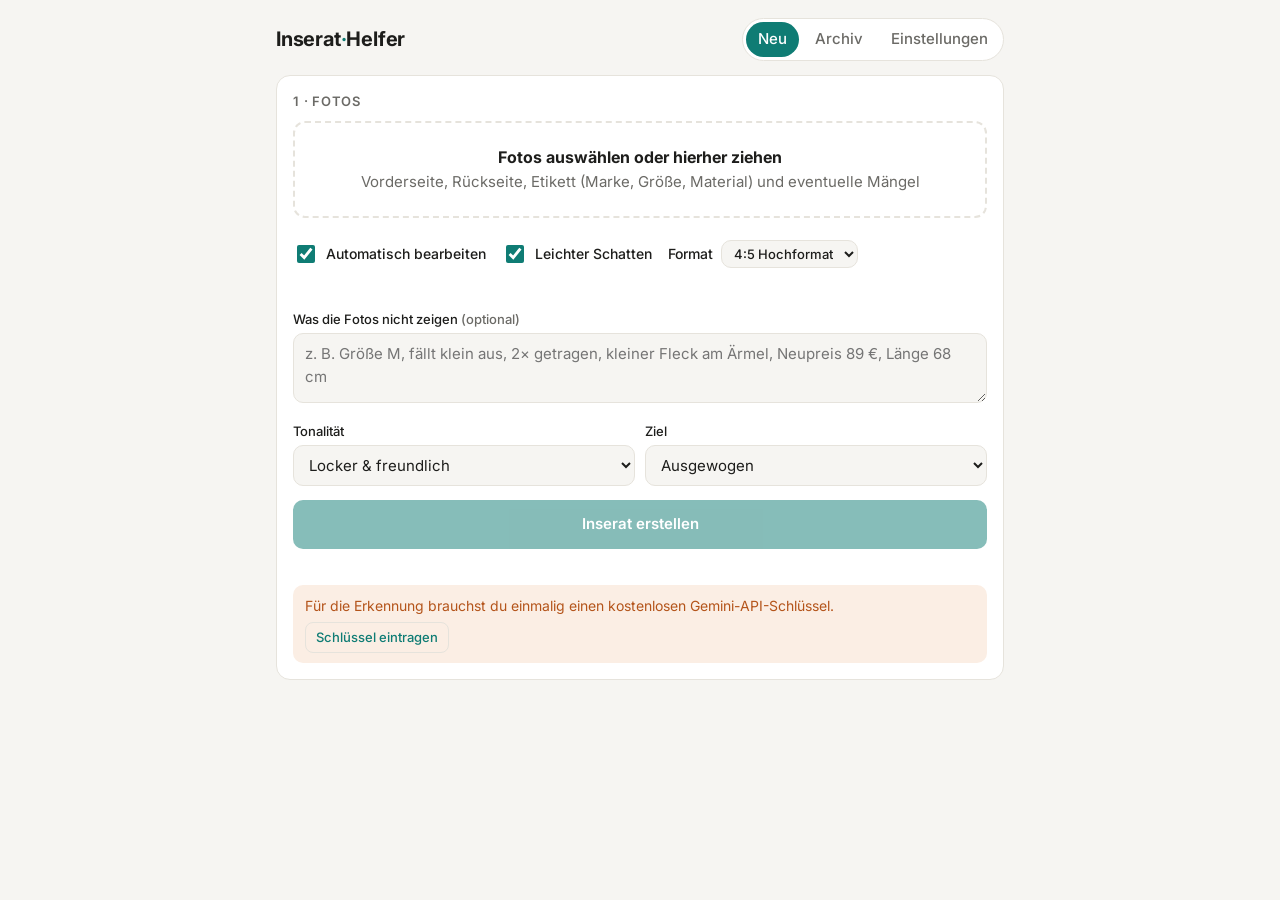
==== index.html @ cfba9967 "Vinted-Inserat-Helfer: PWA mit KI-Freistellung im Browser Co-Authored-By: Claude Opus 5.5 <noreply@a" ====
<!DOCTYPE html>
<html lang="de">
<head>
<meta charset="utf-8">
<meta name="viewport" content="width=device-width, initial-scale=1, viewport-fit=cover">
<meta name="theme-color" content="#0f7c74">
<meta name="description" content="Vinted-Inserate aus Fotos: Kleidungserkennung, Beschreibung, Hashtags, Preisvorschlag und automatische Bildbearbeitung.">
<meta name="mobile-web-app-capable" content="yes">
<meta name="apple-mobile-web-app-capable" content="yes">
<meta name="apple-mobile-web-app-title" content="Inserat-Helfer">
<meta name="apple-mobile-web-app-status-bar-style" content="default">
<title>Inserat-Helfer</title>
<link rel="manifest" href="manifest.webmanifest">
<link rel="icon" href="icons/icon-192.png" type="image/png">
<link rel="apple-touch-icon" href="icons/apple-touch-icon.png">
<link rel="preconnect" href="https://fonts.googleapis.com">
<link href="https://fonts.googleapis.com/css2?family=Inter:wght@400;500;600;700&display=swap" rel="stylesheet">
<link rel="stylesheet" href="css/style.css">
</head>
<body>
<div class="wrap">
  <header>
    <h1>Inserat<span>·</span>Helfer</h1>
    <nav>
      <button data-view="neu" class="on"><svg viewBox="0 0 24 24" fill="none" stroke="currentColor" stroke-width="2" stroke-linecap="round"><path d="M12 5v14M5 12h14"/></svg>Neu</button>
      <button data-view="archiv"><svg viewBox="0 0 24 24" fill="none" stroke="currentColor" stroke-width="2" stroke-linecap="round" stroke-linejoin="round"><rect x="3" y="4" width="18" height="5" rx="1"/><path d="M5 9v10a1 1 0 0 0 1 1h12a1 1 0 0 0 1-1V9M10 13h4"/></svg>Archiv</button>
      <button data-view="setup"><svg viewBox="0 0 24 24" fill="none" stroke="currentColor" stroke-width="2" stroke-linecap="round"><circle cx="12" cy="12" r="3"/><path d="M19.4 15a1.7 1.7 0 0 0 .3 1.8l.1.1a2 2 0 1 1-2.8 2.8l-.1-.1a1.7 1.7 0 0 0-1.8-.3 1.7 1.7 0 0 0-1 1.5V21a2 2 0 1 1-4 0v-.1a1.7 1.7 0 0 0-1.1-1.5 1.7 1.7 0 0 0-1.8.3l-.1.1a2 2 0 1 1-2.8-2.8l.1-.1a1.7 1.7 0 0 0 .3-1.8 1.7 1.7 0 0 0-1.5-1H3a2 2 0 1 1 0-4h.1a1.7 1.7 0 0 0 1.5-1.1 1.7 1.7 0 0 0-.3-1.8l-.1-.1a2 2 0 1 1 2.8-2.8l.1.1a1.7 1.7 0 0 0 1.8.3H9a1.7 1.7 0 0 0 1-1.5V3a2 2 0 1 1 4 0v.1a1.7 1.7 0 0 0 1 1.5 1.7 1.7 0 0 0 1.8-.3l.1-.1a2 2 0 1 1 2.8 2.8l-.1.1a1.7 1.7 0 0 0-.3 1.8V9a1.7 1.7 0 0 0 1.5 1H21a2 2 0 1 1 0 4h-.1a1.7 1.7 0 0 0-1.5 1z"/></svg>Einstellungen</button>
    </nav>
  </header>

  <!-- NEU -->
  <section id="v-neu">
    <div class="card">
      <h2>1 · Fotos</h2>
      <div class="drop" id="drop">
        <strong>Fotos auswählen oder hierher ziehen</strong>
        Vorderseite, Rückseite, Etikett (Marke, Größe, Material) und eventuelle Mängel
      </div>
      <div class="pick">
        <button class="btn" id="camBtn">📷 Foto aufnehmen</button>
        <button class="btn ghost" id="galBtn">🖼️ Aus Galerie</button>
      </div>
      <input type="file" id="file" accept="image/*" multiple class="hidden">
      <input type="file" id="cam" accept="image/*" capture="environment" class="hidden">
      <div class="thumbs" id="thumbs"></div>
      <div class="opts">
        <label class="check"><input type="checkbox" id="o-edit" checked> Automatisch bearbeiten</label>
        <label class="check"><input type="checkbox" id="o-shadow" checked> Leichter Schatten</label>
        <label class="check">Format
          <select id="o-format"><option value="45">4:5 Hochformat</option><option value="11">1:1 Quadrat</option></select></label>
      </div>
      <p class="muted" id="imgHint" style="margin:8px 0 0">Antippen = Vorher/Nachher · Schalter unten links: Weiß → nur Licht → Original</p>
      <div class="actions" id="imgActions" style="margin-top:10px">
        <button class="btn ghost small" id="dlAll">Alle Fotos teilen / speichern</button>
      </div>
      <div class="status" id="imgStatus"></div>

      <label for="notes">Was die Fotos nicht zeigen <span class="muted">(optional)</span></label>
      <textarea id="notes" placeholder="z. B. Größe M, fällt klein aus, 2× getragen, kleiner Fleck am Ärmel, Neupreis 89 €, Länge 68 cm"></textarea>

      <div class="row">
        <div>
          <label for="tone">Tonalität</label>
          <select id="tone">
            <option value="locker">Locker & freundlich</option>
            <option value="sachlich">Sachlich & knapp</option>
            <option value="verkaufsstark">Verkaufsstark</option>
          </select>
        </div>
        <div>
          <label for="goal">Ziel</label>
          <select id="goal">
            <option value="ausgewogen">Ausgewogen</option>
            <option value="schnell">Schnell verkaufen</option>
            <option value="maximal">Bestmöglicher Preis</option>
          </select>
        </div>
      </div>

      <button class="btn full" id="go" disabled>Inserat erstellen</button>
      <div class="status" id="status"></div>
      <div class="note hidden" id="noai">Für die Erkennung brauchst du einmalig einen kostenlosen Gemini-API-Schlüssel. <button class="btn ghost small" id="noaiBtn" style="margin-top:6px">Schlüssel eintragen</button></div>
    </div>

    <div id="result" class="hidden">
      <div class="card">
        <h2>2 · Inserat</h2>

        <div class="field">
          <div class="field-head"><span>Titel <small id="tlen"></small></span><button class="btn ghost small" data-copy="titel">Kopieren</button></div>
          <input type="text" id="f-titel">
        </div>

        <div class="field">
          <div class="field-head"><span>Beschreibung</span><button class="btn ghost small" data-copy="beschreibung">Kopieren</button></div>
          <textarea id="f-beschreibung" rows="9"></textarea>
        </div>

        <div class="field">
          <div class="field-head"><span>Hashtags</span><button class="btn ghost small" data-copy="hashtags">Kopieren</button></div>
          <div class="tags" id="f-tags"></div>
        </div>

        <button class="btn" id="copyall" style="width:100%">Beschreibung + Hashtags kopieren</button>
        <a class="btn ghost" id="openVinted" href="https://www.vinted.de/items/new" target="_blank" rel="noopener" style="width:100%;margin-top:8px;text-decoration:none">Vinted öffnen &amp; Artikel einstellen ↗</a>
      </div>

      <div class="card">
        <h2>3 · Angaben für die Felder</h2>
        <div class="grid-facts" id="facts"></div>
        <div class="note hidden" id="unsure"></div>
      </div>

      <div class="card">
        <h2>4 · Preis</h2>
        <div class="prices">
          <div class="price"><b>Schnell weg</b><div id="p-schnell">–</div></div>
          <div class="price main"><b>Empfohlen</b><div id="p-empf">–</div></div>
          <div class="price"><b>Startpreis</b><div id="p-max">–</div></div>
        </div>
        <p class="muted" id="p-why" style="margin:10px 0 4px"></p>
        <p class="muted" style="margin:0">Schätzung ohne Live-Marktdaten – kurz gegenprüfen: <a id="p-link" href="#" target="_blank" rel="noopener">ähnliche Artikel auf Vinted ansehen</a></p>
      </div>

      <div class="card">
        <h2>Anpassen</h2>
        <div class="row" style="grid-template-columns:1fr auto;align-items:end">
          <div><input type="text" id="refine" placeholder="z. B. kürzer, ohne Emojis, Preis eher 25 €, betone Vintage"></div>
          <button class="btn ghost" id="refineBtn">Überarbeiten</button>
        </div>
        <div class="actions" style="margin-top:12px">
          <button class="btn" id="save">Im Archiv speichern</button>
          <button class="btn ghost" id="reset">Neues Inserat</button>
        </div>
      </div>
    </div>
  </section>

  <!-- ARCHIV -->
  <section id="v-archiv" class="hidden">
    <div class="card">
      <h2>Deine Inserate</h2>
      <div class="stats" id="stats"></div>
      <div id="archList"><p class="muted">Lade…</p></div>
    </div>
  </section>

  <!-- SETUP -->
  <section id="v-setup" class="hidden">
    <div class="card" id="installCard">
      <h2>Als App installieren</h2>
      <button class="btn hidden" id="installBtn">📲 Jetzt auf dem Handy installieren</button>
      <p class="muted" id="installHint" style="margin:6px 0 0">Android (Chrome): Menü ⋮ → „App installieren“ bzw. „Zum Startbildschirm hinzufügen“. Danach startet der Helfer wie eine normale App im Vollbild.</p>
    </div>
    <div class="card">
      <h2>KI (Google Gemini)</h2>
      <label for="s-key">API-Schlüssel</label>
      <input type="text" id="s-key" autocomplete="off" spellcheck="false" placeholder="AIza…">
      <p class="muted" style="margin:6px 0 0">Kostenlos erstellen unter <a href="https://aistudio.google.com/apikey" target="_blank" rel="noopener">aistudio.google.com/apikey</a> (Google-Konto, keine Kreditkarte). Der Schlüssel bleibt auf diesem Gerät.</p>
      <label for="s-model">Modell</label>
      <select id="s-model"></select>
    </div>
    <div class="card">
      <h2>Standardtext am Ende der Beschreibung</h2>
      <textarea id="s-footer" rows="4" placeholder="z. B. Tierfreier Nichtraucherhaushalt. Versand innerhalb von 1–2 Tagen. Schau gern in meine anderen Artikel – Bundle-Rabatt möglich!"></textarea>
      <label class="check"><input type="checkbox" id="s-emoji" checked> Emojis in der Beschreibung erlauben</label>
      <label for="s-domain">Vinted-Land (für Vergleichslink)</label>
      <select id="s-domain">
        <option value="www.vinted.de">Deutschland (vinted.de)</option>
        <option value="www.vinted.at">Österreich (vinted.at)</option>
        <option value="www.vinted.fr">Frankreich (vinted.fr)</option>
        <option value="www.vinted.nl">Niederlande (vinted.nl)</option>
      </select>
      <label for="s-hashtags">Anzahl Hashtags</label>
      <input type="number" id="s-hashtags" min="0" max="20" value="8">
      <p class="muted" style="margin-top:12px">Einstellungen werden in diesem Browser gespeichert.</p>
    </div>
  </section>
</div>
<div class="toast" id="toast"></div>

<script type="module" src="js/app.js"></script>
</body>
</html>
---- css/style.css ----
:root{
  --bg:#f6f5f2; --card:#ffffff; --ink:#1d1d1b; --muted:#6b6a66; --line:#e6e3dc;
  --accent:#0f7c74; --accent-soft:#e3f2ef; --warn:#b4541a; --warn-soft:#fbeee4;
  --radius:14px;
}
@media (prefers-color-scheme: dark){
  :root{ --bg:#151514; --card:#1f1f1d; --ink:#f1efe9; --muted:#a3a19a; --line:#33322e;
    --accent:#3cbfb2; --accent-soft:#1d3532; --warn:#f0a06b; --warn-soft:#3a271b; }
}
*{box-sizing:border-box}
body{margin:0;background:var(--bg);color:var(--ink);font:15px/1.5 Inter,system-ui,sans-serif;-webkit-font-smoothing:antialiased}
.wrap{max-width:760px;margin:0 auto;padding:18px 16px 80px}
header{display:flex;align-items:center;justify-content:space-between;gap:12px;margin-bottom:14px}
h1{font-size:20px;margin:0;letter-spacing:-.01em}
h1 span{color:var(--accent)}
nav{display:flex;gap:4px;background:var(--card);border:1px solid var(--line);border-radius:999px;padding:3px}
nav button{border:0;background:none;color:var(--muted);font:inherit;font-weight:500;padding:6px 12px;border-radius:999px;cursor:pointer}
nav button.on{background:var(--accent);color:#fff}
.card{background:var(--card);border:1px solid var(--line);border-radius:var(--radius);padding:16px;margin-bottom:14px}
.card h2{font-size:13px;text-transform:uppercase;letter-spacing:.06em;color:var(--muted);margin:0 0 10px;font-weight:600}
.drop{border:2px dashed var(--line);border-radius:12px;padding:22px;text-align:center;cursor:pointer;color:var(--muted);transition:.15s}
.drop:hover,.drop.over{border-color:var(--accent);color:var(--accent);background:var(--accent-soft)}
.drop strong{display:block;color:var(--ink);font-size:16px;margin-bottom:2px}
.thumbs{display:grid;grid-template-columns:repeat(auto-fill,minmax(84px,1fr));gap:8px;margin-top:10px}
.thumbs div{position:relative;aspect-ratio:1;border-radius:10px;overflow:hidden;background:var(--line)}
.thumbs img{width:100%;height:100%;object-fit:cover;display:block}
.thumbs{grid-template-columns:repeat(auto-fill,minmax(120px,1fr))}
.thumbs div{aspect-ratio:4/5;background:#fff;border:1px solid var(--line);cursor:pointer}
.thumbs img{object-fit:contain}
.thumbs .x{position:absolute;top:4px;right:4px;width:24px;height:24px;border-radius:50%;border:0;background:rgba(0,0,0,.6);color:#fff;cursor:pointer;font-size:14px;line-height:1}
.thumbs .mode{position:absolute;left:4px;bottom:4px;border:0;border-radius:999px;padding:3px 9px;font:600 11px Inter,sans-serif;background:rgba(0,0,0,.65);color:#fff;cursor:pointer}
.thumbs .dl{position:absolute;right:4px;bottom:4px;width:26px;height:26px;border-radius:50%;border:0;background:rgba(0,0,0,.65);color:#fff;cursor:pointer;font-size:13px}
.thumbs .busy{position:absolute;inset:0;display:flex;align-items:center;justify-content:center;background:rgba(255,255,255,.6)}
.thumbs .busy .spinner{border-color:rgba(0,0,0,.15);border-top-color:var(--accent)}
.thumbs .orig-badge{position:absolute;top:4px;left:4px;background:rgba(0,0,0,.65);color:#fff;font:600 10px Inter,sans-serif;padding:2px 7px;border-radius:999px}
.opts{display:flex;flex-wrap:wrap;gap:6px 16px;margin-top:12px}
.opts .check{margin-top:0}
.opts select{width:auto;padding:4px 8px;font-size:13px}
label{display:block;font-weight:500;font-size:13px;margin:12px 0 4px}
textarea,input[type=text],input[type=number],select{width:100%;font:inherit;color:var(--ink);background:var(--bg);border:1px solid var(--line);border-radius:10px;padding:9px 11px}
textarea{resize:vertical;min-height:70px}
textarea:focus,input:focus,select:focus{outline:2px solid var(--accent);outline-offset:-1px}
.row{display:grid;grid-template-columns:1fr 1fr;gap:10px}
.btn{display:inline-flex;align-items:center;justify-content:center;gap:6px;border:0;border-radius:10px;padding:11px 16px;font:inherit;font-weight:600;cursor:pointer;background:var(--accent);color:#fff}
.btn:disabled{opacity:.5;cursor:not-allowed}
.btn.ghost{background:transparent;color:var(--accent);border:1px solid var(--line)}
.btn.small{padding:5px 10px;font-size:13px;font-weight:500;border-radius:8px}
.btn.full{width:100%;margin-top:14px;padding:13px}
.field{margin-bottom:12px}
.field-head{display:flex;justify-content:space-between;align-items:center;margin-bottom:4px}
.field-head span{font-weight:600;font-size:13px}
.field-head small{color:var(--muted);font-weight:400;margin-left:6px}
.grid-facts{display:grid;grid-template-columns:repeat(auto-fill,minmax(150px,1fr));gap:8px}
.fact{background:var(--bg);border:1px solid var(--line);border-radius:10px;padding:8px 10px}
.fact b{display:block;font-size:11px;text-transform:uppercase;letter-spacing:.05em;color:var(--muted);font-weight:600}
.fact input{border:0;background:none;padding:2px 0;font-weight:500}
.tags{display:flex;flex-wrap:wrap;gap:6px}
.tag{background:var(--accent-soft);color:var(--accent);border-radius:999px;padding:4px 10px;font-size:13px;font-weight:500}
.prices{display:grid;grid-template-columns:repeat(3,1fr);gap:8px}
.price{border:1px solid var(--line);border-radius:12px;padding:10px;text-align:center;background:var(--bg)}
.price.main{border-color:var(--accent);background:var(--accent-soft)}
.price b{display:block;font-size:11px;text-transform:uppercase;letter-spacing:.05em;color:var(--muted)}
.price div{font-size:22px;font-weight:700}
.note{background:var(--warn-soft);color:var(--warn);border-radius:10px;padding:10px 12px;font-size:14px;margin-top:10px}
.note ul{margin:4px 0 0;padding-left:18px}
.muted{color:var(--muted);font-size:13px}
.actions{display:flex;gap:8px;flex-wrap:wrap;margin-top:6px}
.spinner{width:16px;height:16px;border:2px solid rgba(255,255,255,.4);border-top-color:#fff;border-radius:50%;animation:spin .8s linear infinite}
@keyframes spin{to{transform:rotate(360deg)}}
.status{font-size:13px;color:var(--muted);margin-top:8px;min-height:18px}
.arch-item{display:flex;gap:12px;align-items:center;padding:10px 0;border-bottom:1px solid var(--line)}
.arch-item:last-child{border-bottom:0}
.arch-item img{width:56px;height:56px;border-radius:10px;object-fit:cover;background:var(--line);flex:none}
.arch-item .t{flex:1;min-width:0}
.arch-item .t div{font-weight:600;white-space:nowrap;overflow:hidden;text-overflow:ellipsis}
.arch-item select{width:auto;padding:5px 8px;font-size:13px}
.pill{font-size:12px;padding:2px 8px;border-radius:999px;background:var(--bg);border:1px solid var(--line)}
.toast{position:fixed;left:50%;bottom:24px;transform:translateX(-50%) translateY(80px);background:var(--ink);color:var(--bg);padding:9px 16px;border-radius:999px;font-size:14px;transition:.25s;pointer-events:none;z-index:9}
.toast.show{transform:translateX(-50%) translateY(0);opacity:1}
.toast{opacity:0}
.hidden{display:none!important}
/* ---- App-Modus fürs Handy ---- */
html{-webkit-text-size-adjust:100%}
body{padding:env(safe-area-inset-top) env(safe-area-inset-right) 0 env(safe-area-inset-left);-webkit-tap-highlight-color:transparent;overscroll-behavior-y:contain}
button,.btn,nav{user-select:none;-webkit-user-select:none;touch-action:manipulation}
.pick{display:none;gap:8px;margin-top:10px}
.pick .btn{flex:1;padding:14px 10px}
nav svg{width:22px;height:22px;display:none}
@media (max-width:640px){
  .wrap{padding:12px 12px calc(96px + env(safe-area-inset-bottom))}
  header{position:sticky;top:0;z-index:5;background:var(--bg);margin:0 -12px 10px;padding:10px 14px;border-bottom:1px solid var(--line)}
  h1{font-size:18px}
  nav{position:fixed;left:0;right:0;bottom:0;z-index:8;border-radius:0;border:0;border-top:1px solid var(--line);padding:6px 6px calc(6px + env(safe-area-inset-bottom));justify-content:space-around;box-shadow:0 -4px 16px rgba(0,0,0,.05)}
  nav button{flex:1;display:flex;flex-direction:column;align-items:center;gap:2px;font-size:11px;padding:6px 4px;border-radius:12px}
  nav button.on{background:var(--accent-soft);color:var(--accent)}
  nav svg{display:block}
  .card{padding:14px;border-radius:16px}
  .drop{display:none}
  .pick{display:flex}
  textarea,input[type=text],input[type=number],select{font-size:16px}
  .row{grid-template-columns:1fr}
  .prices div{font-size:20px}
  .arch-item{flex-wrap:wrap}
  .arch-item .t{flex-basis:calc(100% - 70px)}
  .toast{bottom:calc(84px + env(safe-area-inset-bottom))}
}
@media (pointer:coarse){
  .thumbs .x{width:32px;height:32px;font-size:17px}
  .thumbs .mode{padding:7px 12px;font-size:12px}
  .thumbs .dl{width:34px;height:34px;font-size:15px}
  .btn.small{padding:9px 13px;font-size:14px}
  .check input{width:22px;height:22px}
}
.stats{display:flex;gap:8px;flex-wrap:wrap;margin-bottom:10px}
a{color:var(--accent)}
.check{display:flex;align-items:center;gap:8px;margin-top:12px;font-size:14px}
.check input{width:18px;height:18px;accent-color:var(--accent)}
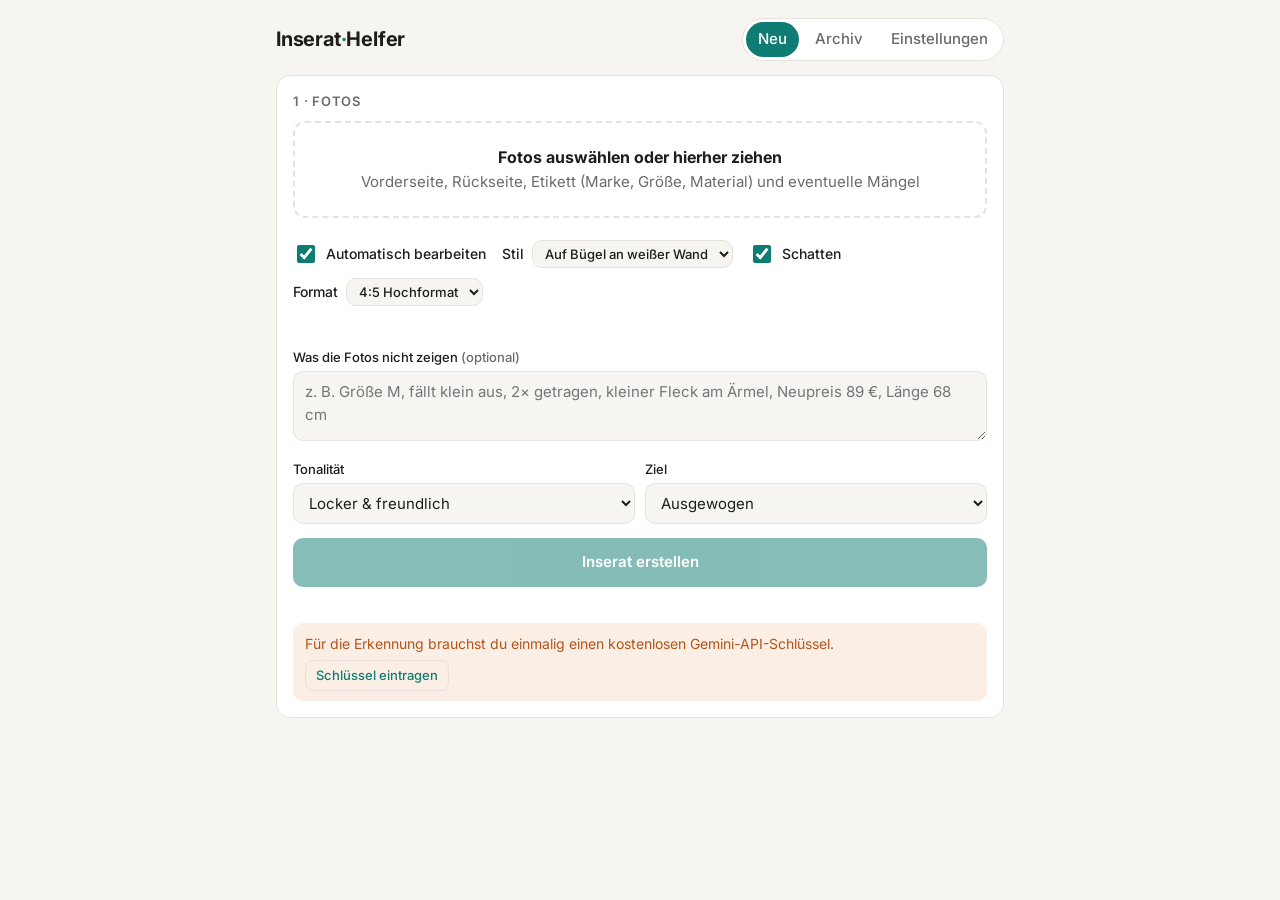
==== commit fa400cd2: "Fotos: Kleiderbügel an weißer Wand, Speichern-Knöpfe, API-Schlüssel sofort sichern Co-Authored-By: C" ====
--- a/index.html
+++ b/index.html
@@ -45,13 +45,16 @@
       <div class="thumbs" id="thumbs"></div>
       <div class="opts">
         <label class="check"><input type="checkbox" id="o-edit" checked> Automatisch bearbeiten</label>
-        <label class="check"><input type="checkbox" id="o-shadow" checked> Leichter Schatten</label>
+        <label class="check">Stil
+          <select id="o-style"><option value="wand">Auf Bügel an weißer Wand</option><option value="weiss">Freigestellt auf Weiß</option></select></label>
+        <label class="check"><input type="checkbox" id="o-shadow" checked> Schatten</label>
         <label class="check">Format
           <select id="o-format"><option value="45">4:5 Hochformat</option><option value="11">1:1 Quadrat</option></select></label>
       </div>
-      <p class="muted" id="imgHint" style="margin:8px 0 0">Antippen = Vorher/Nachher · Schalter unten links: Weiß → nur Licht → Original</p>
+      <p class="muted" id="imgHint" style="margin:8px 0 0">Antippen = Vorher/Nachher · unten links: Bearbeitet → nur Licht → Original · ⬇ = Foto speichern</p>
       <div class="actions" id="imgActions" style="margin-top:10px">
-        <button class="btn ghost small" id="dlAll">Alle Fotos teilen / speichern</button>
+        <button class="btn small" id="saveAll">💾 Alle Fotos speichern</button>
+        <button class="btn ghost small" id="dlAll">↗ Teilen (z. B. an Vinted)</button>
       </div>
       <div class="status" id="imgStatus"></div>
 
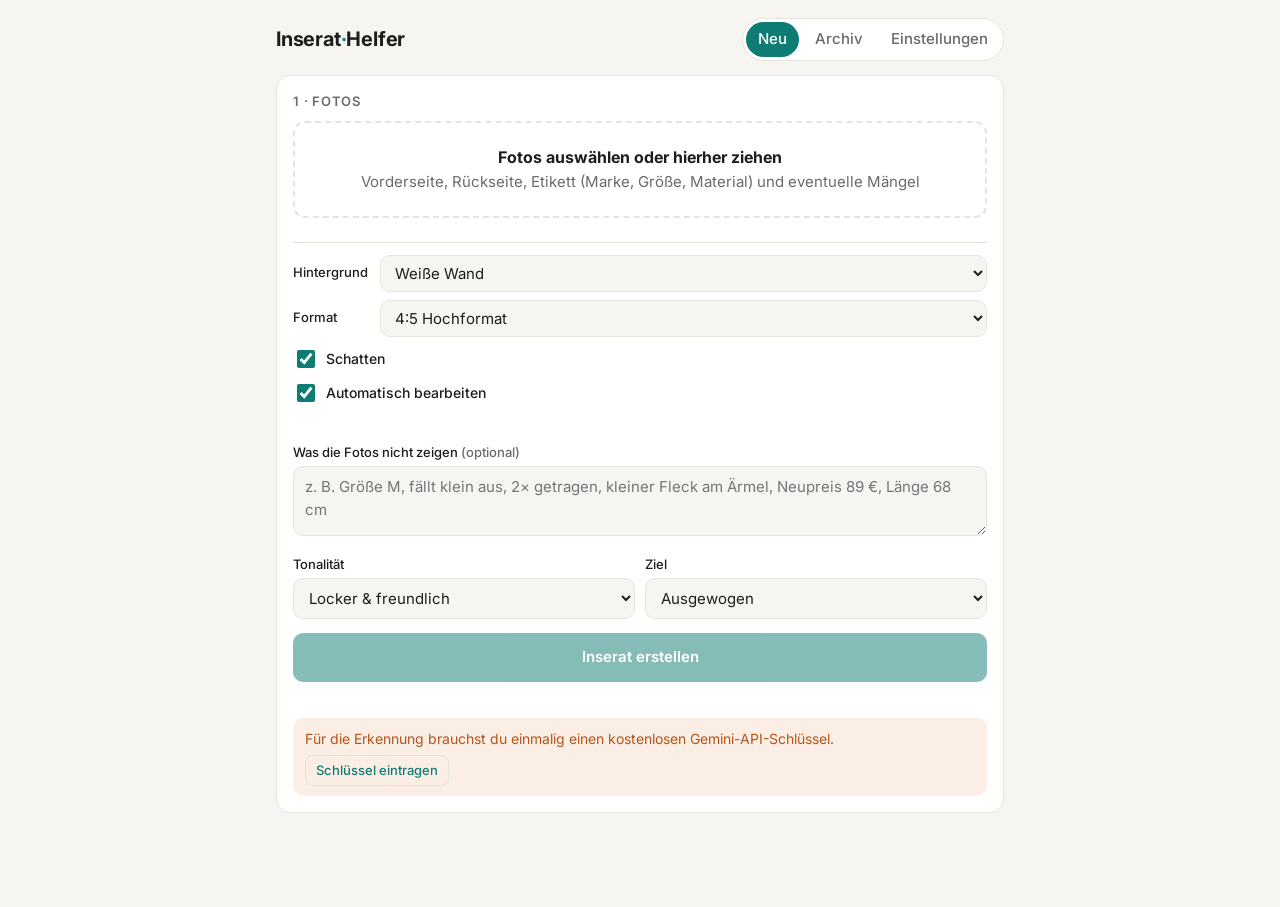
==== commit 17108eea: "Weiße Wand ohne gezeichneten Bügel, Schlüssel-Anzeige mit Prüfknopf, aufgeräumtes Layout Co-Authored" ====
--- a/index.html
+++ b/index.html
@@ -43,18 +43,18 @@
       <input type="file" id="file" accept="image/*" multiple class="hidden">
       <input type="file" id="cam" accept="image/*" capture="environment" class="hidden">
       <div class="thumbs" id="thumbs"></div>
+      <p class="muted" id="imgHint" style="margin:8px 0 0">Foto antippen = Vorher/Nachher · ⬇ = einzeln speichern</p>
       <div class="opts">
+        <label for="o-style">Hintergrund</label>
+        <select id="o-style"><option value="wand">Weiße Wand</option><option value="weiss">Reines Weiß</option></select>
+        <label for="o-format">Format</label>
+        <select id="o-format"><option value="45">4:5 Hochformat</option><option value="11">1:1 Quadrat</option></select>
+        <label class="check"><input type="checkbox" id="o-shadow" checked> Schatten</label>
         <label class="check"><input type="checkbox" id="o-edit" checked> Automatisch bearbeiten</label>
-        <label class="check">Stil
-          <select id="o-style"><option value="wand">Auf Bügel an weißer Wand</option><option value="weiss">Freigestellt auf Weiß</option></select></label>
-        <label class="check"><input type="checkbox" id="o-shadow" checked> Schatten</label>
-        <label class="check">Format
-          <select id="o-format"><option value="45">4:5 Hochformat</option><option value="11">1:1 Quadrat</option></select></label>
       </div>
-      <p class="muted" id="imgHint" style="margin:8px 0 0">Antippen = Vorher/Nachher · unten links: Bearbeitet → nur Licht → Original · ⬇ = Foto speichern</p>
-      <div class="actions" id="imgActions" style="margin-top:10px">
-        <button class="btn small" id="saveAll">💾 Alle Fotos speichern</button>
-        <button class="btn ghost small" id="dlAll">↗ Teilen (z. B. an Vinted)</button>
+      <div class="actions two" id="imgActions">
+        <button class="btn" id="saveAll">Alle speichern</button>
+        <button class="btn ghost" id="dlAll">Teilen</button>
       </div>
       <div class="status" id="imgStatus"></div>
 
@@ -158,7 +158,13 @@
     <div class="card">
       <h2>KI (Google Gemini)</h2>
       <label for="s-key">API-Schlüssel</label>
-      <input type="text" id="s-key" autocomplete="off" spellcheck="false" placeholder="AIza…">
+      <div class="keyview hidden" id="keyView">
+        <span class="ok">✓ Gespeichert</span><code id="keyMask"></code>
+        <button class="btn ghost small" id="keyEdit">Ändern</button>
+      </div>
+      <input type="text" id="s-key" autocomplete="off" spellcheck="false" placeholder="AIza… hier einfügen">
+      <div class="actions"><button class="btn small" id="keyTest">Schlüssel prüfen</button></div>
+      <div class="keystatus" id="keyStatus"></div>
       <p class="muted" style="margin:6px 0 0">Kostenlos erstellen unter <a href="https://aistudio.google.com/apikey" target="_blank" rel="noopener">aistudio.google.com/apikey</a> (Google-Konto, keine Kreditkarte). Der Schlüssel bleibt auf diesem Gerät.</p>
       <label for="s-model">Modell</label>
       <select id="s-model"></select>
--- a/css/style.css
+++ b/css/style.css
@@ -33,9 +33,17 @@
 .thumbs .busy{position:absolute;inset:0;display:flex;align-items:center;justify-content:center;background:rgba(255,255,255,.6)}
 .thumbs .busy .spinner{border-color:rgba(0,0,0,.15);border-top-color:var(--accent)}
 .thumbs .orig-badge{position:absolute;top:4px;left:4px;background:rgba(0,0,0,.65);color:#fff;font:600 10px Inter,sans-serif;padding:2px 7px;border-radius:999px}
-.opts{display:flex;flex-wrap:wrap;gap:6px 16px;margin-top:12px}
-.opts .check{margin-top:0}
-.opts select{width:auto;padding:4px 8px;font-size:13px}
+.opts{display:grid;grid-template-columns:auto 1fr;gap:8px 12px;align-items:center;margin-top:14px;padding-top:12px;border-top:1px solid var(--line)}
+.opts label{margin:0}
+.opts .check{grid-column:1 / -1;margin:2px 0 0}
+.opts select{padding:7px 10px}
+.actions.two{display:grid;grid-template-columns:1fr 1fr;margin-top:12px}
+.keyview{display:flex;align-items:center;gap:10px;flex-wrap:wrap;background:var(--accent-soft);border-radius:10px;padding:8px 10px}
+.keyview .ok{color:var(--accent);font-weight:600}
+.keyview code{flex:1;font-size:13px;color:var(--muted)}
+.keystatus{font-size:14px;margin-top:8px}
+.keystatus.good{color:var(--accent);font-weight:500}
+.keystatus.bad{color:var(--warn);font-weight:500}
 label{display:block;font-weight:500;font-size:13px;margin:12px 0 4px}
 textarea,input[type=text],input[type=number],select{width:100%;font:inherit;color:var(--ink);background:var(--bg);border:1px solid var(--line);border-radius:10px;padding:9px 11px}
 textarea{resize:vertical;min-height:70px}
